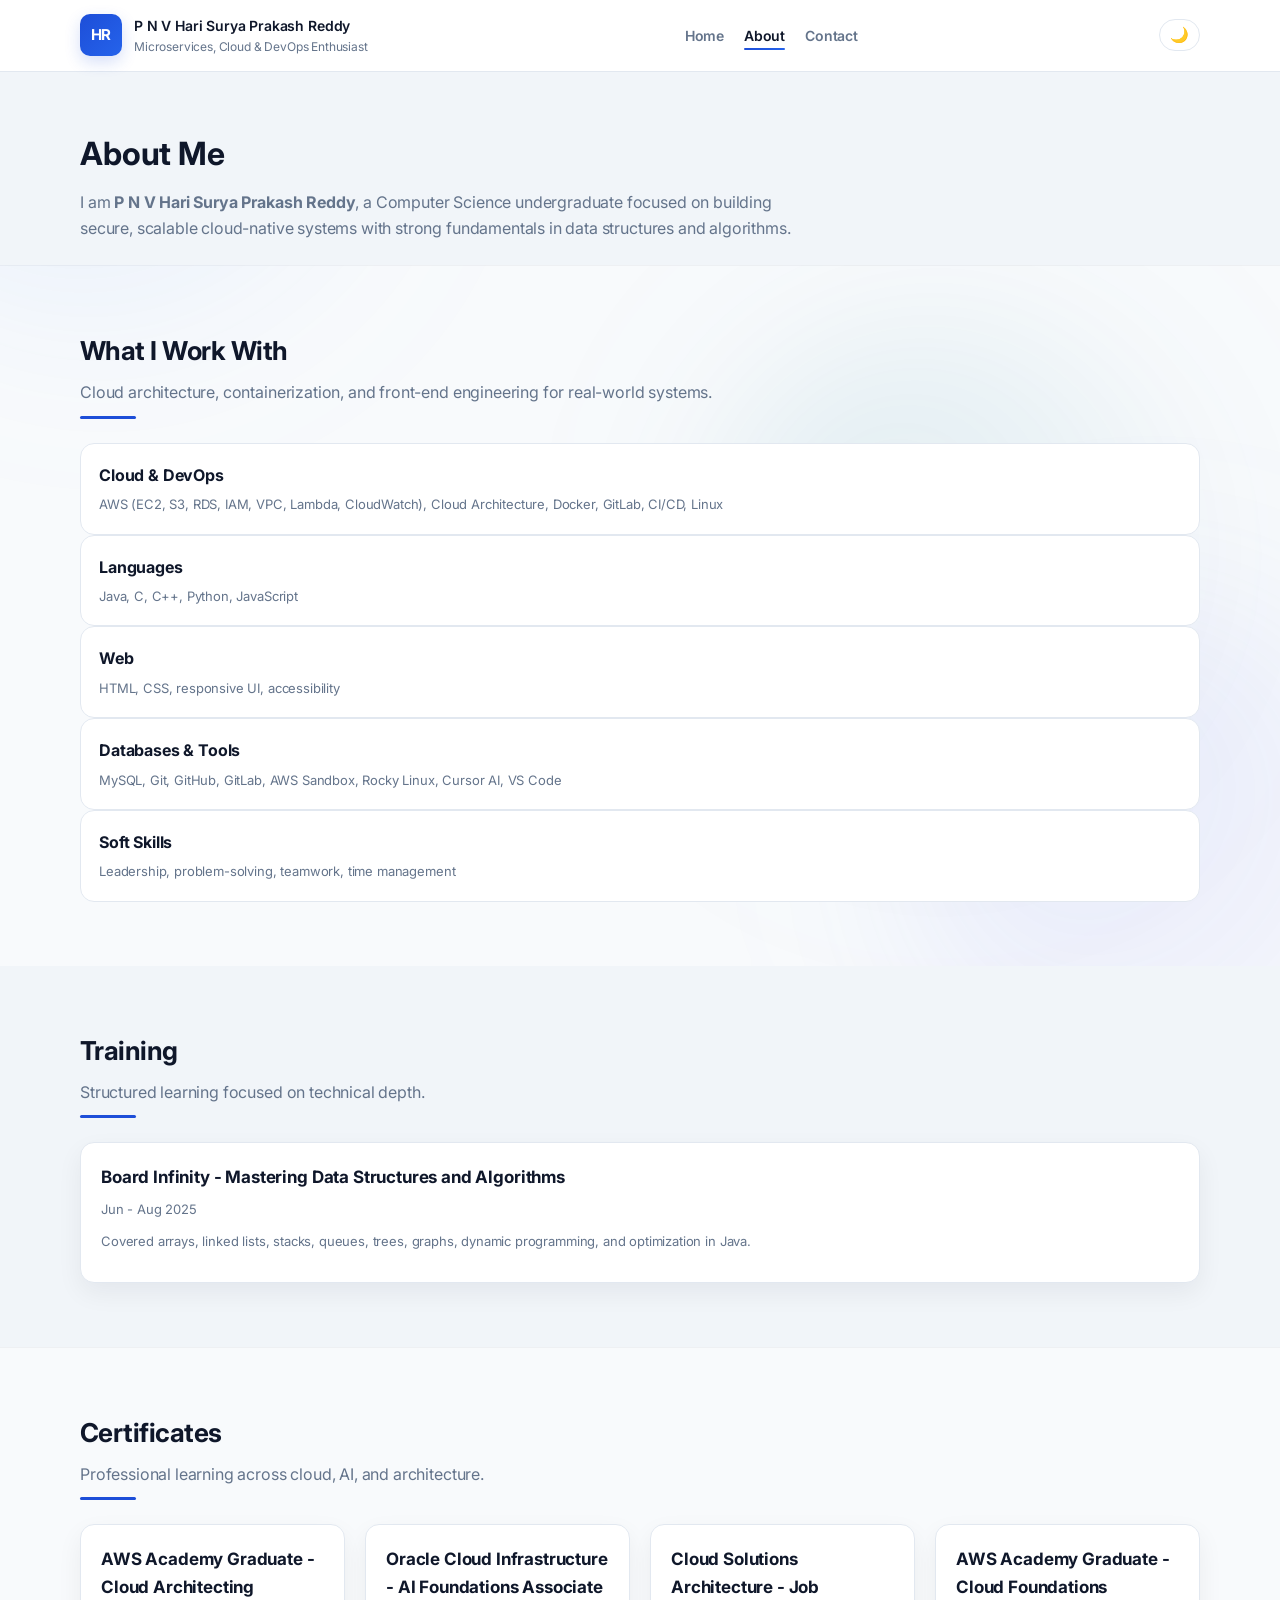
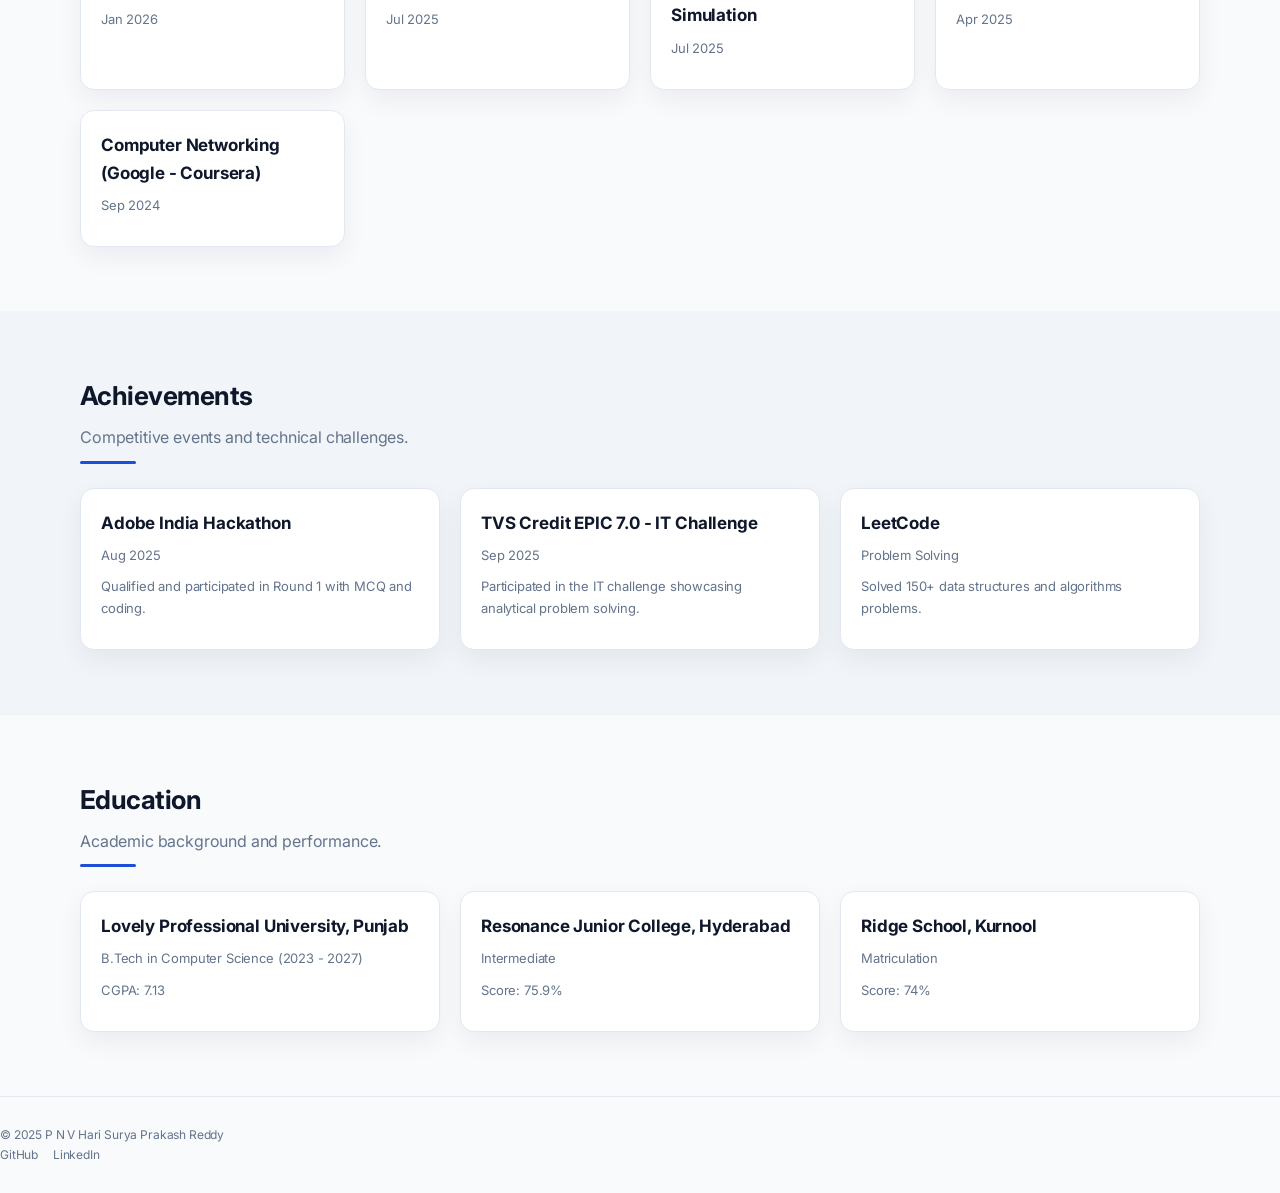
==== about.html @ 0640170c "Initial portfolio site" ====
<!DOCTYPE html>
<html lang="en">
<head>
  <meta charset="utf-8" />
  <meta name="viewport" content="width=device-width,initial-scale=1" />
  <title>About • P N V Hari Surya Prakash Reddy</title>
  <meta name="description" content="Learn about P N V Hari Surya Prakash Reddy, skills in microservices, AWS cloud, Docker, and secure application design." />
  <meta property="og:title" content="About • P N V Hari Surya Prakash Reddy" />
  <meta property="og:description" content="Skills, training, certifications, and education in cloud-native and secure system development." />
  <meta property="og:type" content="website" />
  <meta property="og:image" content="images/profile.png" />
  <meta name="twitter:card" content="summary_large_image" />
  <meta name="twitter:title" content="About • P N V Hari Surya Prakash Reddy" />
  <meta name="twitter:description" content="Skills, certifications, and education in cloud-native and secure system development." />
  <meta name="theme-color" content="#7c3aed" />
  <link rel="icon" type="image/svg+xml" href="images/favicon.svg" />
  <link href="https://fonts.googleapis.com/css2?family=Inter:wght@300;400;600;800&display=swap" rel="stylesheet">
  <link rel="stylesheet" href="style.css">
</head>
<body>
  <div class="scroll-progress" aria-hidden="true"></div>
  <header class="site-header">
    <div class="container header-inner">
      <div class="brand">
        <div class="logo-mark">HR</div>
        <div class="brand-text">
          <span class="brand-name">P N V Hari Surya Prakash Reddy</span>
          <span class="brand-role">Microservices, Cloud & DevOps Enthusiast</span>
        </div>
      </div>
      <nav class="nav">
        <a href="index.html">Home</a>
        <a href="about.html" class="active">About</a>
        <a href="contact.html">Contact</a>
      </nav>
      <button id="theme-toggle" aria-label="Toggle dark mode">🌙</button>
    </div>
  </header>

  <main>
    <div class="bg-effects">
      <span class="blob blob-1"></span>
      <span class="blob blob-2"></span>
      <span class="blob blob-3"></span>
    </div>
    <section class="page-hero">
      <div class="container">
        <h1>About Me</h1>
        <p>
          I am <strong>P N V Hari Surya Prakash Reddy</strong>, a Computer Science undergraduate focused on building
          secure, scalable cloud-native systems with strong fundamentals in data structures and algorithms.
        </p>
      </div>
    </section>

    <section class="section">
      <div class="container">
        <div class="section-header">
          <h2>What I Work With</h2>
          <p>Cloud architecture, containerization, and front-end engineering for real-world systems.</p>
        </div>
        <div class="skills-grid">
          <div class="skill-card">
            <h3>Cloud & DevOps</h3>
            <p>AWS (EC2, S3, RDS, IAM, VPC, Lambda, CloudWatch), Cloud Architecture, Docker, GitLab, CI/CD, Linux</p>
          </div>
          <div class="skill-card">
            <h3>Languages</h3>
            <p>Java, C, C++, Python, JavaScript</p>
          </div>
          <div class="skill-card">
            <h3>Web</h3>
            <p>HTML, CSS, responsive UI, accessibility</p>
          </div>
          <div class="skill-card">
            <h3>Databases & Tools</h3>
            <p>MySQL, Git, GitHub, GitLab, AWS Sandbox, Rocky Linux, Cursor AI, VS Code</p>
          </div>
          <div class="skill-card">
            <h3>Soft Skills</h3>
            <p>Leadership, problem-solving, teamwork, time management</p>
          </div>
        </div>
      </div>
    </section>

    <section class="section alt">
      <div class="container">
        <div class="section-header">
          <h2>Training</h2>
          <p>Structured learning focused on technical depth.</p>
        </div>
        <div class="card">
          <h3>Board Infinity - Mastering Data Structures and Algorithms</h3>
          <p class="muted">Jun - Aug 2025</p>
          <p>
            Covered arrays, linked lists, stacks, queues, trees, graphs, dynamic programming, and optimization in Java.
          </p>
        </div>
      </div>
    </section>

    <section class="section">
      <div class="container">
        <div class="section-header">
          <h2>Certificates</h2>
          <p>Professional learning across cloud, AI, and architecture.</p>
        </div>
        <div class="split-grid">
          <div class="card">
            <h3>AWS Academy Graduate - Cloud Architecting</h3>
            <p class="muted">Jan 2026</p>
          </div>
          <div class="card">
            <h3>Oracle Cloud Infrastructure - AI Foundations Associate</h3>
            <p class="muted">Jul 2025</p>
          </div>
          <div class="card">
            <h3>Cloud Solutions Architecture - Job Simulation</h3>
            <p class="muted">Jul 2025</p>
          </div>
          <div class="card">
            <h3>AWS Academy Graduate - Cloud Foundations</h3>
            <p class="muted">Apr 2025</p>
          </div>
          <div class="card">
            <h3>Computer Networking (Google - Coursera)</h3>
            <p class="muted">Sep 2024</p>
          </div>
        </div>
      </div>
    </section>

    <section class="section alt">
      <div class="container">
        <div class="section-header">
          <h2>Achievements</h2>
          <p>Competitive events and technical challenges.</p>
        </div>
        <div class="split-grid">
          <div class="card">
            <h3>Adobe India Hackathon</h3>
            <p class="muted">Aug 2025</p>
            <p>Qualified and participated in Round 1 with MCQ and coding.</p>
          </div>
          <div class="card">
            <h3>TVS Credit EPIC 7.0 - IT Challenge</h3>
            <p class="muted">Sep 2025</p>
            <p>Participated in the IT challenge showcasing analytical problem solving.</p>
          </div>
          <div class="card">
            <h3>LeetCode</h3>
            <p class="muted">Problem Solving</p>
            <p>Solved 150+ data structures and algorithms problems.</p>
          </div>
        </div>
      </div>
    </section>

    <section class="section">
      <div class="container">
        <div class="section-header">
          <h2>Education</h2>
          <p>Academic background and performance.</p>
        </div>
        <div class="split-grid">
          <div class="card">
            <h3>Lovely Professional University, Punjab</h3>
            <p class="muted">B.Tech in Computer Science (2023 - 2027)</p>
            <p>CGPA: 7.13</p>
          </div>
          <div class="card">
            <h3>Resonance Junior College, Hyderabad</h3>
            <p class="muted">Intermediate</p>
            <p>Score: 75.9%</p>
          </div>
          <div class="card">
            <h3>Ridge School, Kurnool</h3>
            <p class="muted">Matriculation</p>
            <p>Score: 74%</p>
          </div>
        </div>
      </div>
    </section>
  </main>

  <div class="cursor-spotlight" aria-hidden="true"></div>
  <button class="back-to-top" aria-label="Back to top">↑</button>

  <footer class="site-footer">
    <div>© 2025 P N V Hari Surya Prakash Reddy</div>
    <div class="socials">
      <a href="https://github.com/pnvharisuryaprakashreddy" target="_blank">GitHub</a>
      <a href="https://www.linkedin.com/in/harisuryareddy/" target="_blank">LinkedIn</a>
    </div>
  </footer>

  <script src="script.js"></script>
</body>
</html>
---- style.css ----
:root{
  --bg: #f8fafc;
  --surface: #ffffff;
  --surface-2: #f1f5f9;
  --text: #0f172a;
  --muted: #64748b;
  --border: #e2e8f0;
  --primary: #1d4ed8;
  --primary-2: #2563eb;
  --accent: linear-gradient(90deg,#1d4ed8,#2563eb);
  --shadow: 0 10px 26px rgba(15,23,42,0.06);
}

*{box-sizing:border-box}
html,body{height:100%}
body{
  margin:0;
  font-family:Inter,system-ui,-apple-system,Segoe UI,Roboto,"Helvetica Neue",Arial;
  background:var(--bg);
  color:var(--text);
  line-height:1.65;
  letter-spacing:-0.01em;
  overflow-x:hidden;
  scroll-behavior:smooth;
}

body:not(.loaded) > :not(.page-loader){
  opacity:0;
  visibility:hidden;
}

body:not(.loaded) .page-loader{
  opacity:1;
  visibility:visible;
}
img{max-width:100%;display:block}
a{color:inherit;text-decoration:none;transition:color .2s ease}

.container{
  width:min(1120px,92%);
  margin:0 auto;
}

/* Background effects */
.bg-effects{
  position:fixed;
  inset:0;
  pointer-events:none;
  z-index:0;
}
.blob{
  position:absolute;
  width:520px;
  height:520px;
  border-radius:50%;
  filter:blur(80px);
  opacity:.28;
  background:radial-gradient(circle at 30% 30%, rgba(59,130,246,0.45), rgba(59,130,246,0));
  animation:blobFloat 24s ease-in-out infinite;
  mix-blend-mode:multiply;
}
.blob-1{top:-180px;left:-140px;animation-delay:0s}
.blob-2{
  bottom:-220px;
  right:-140px;
  background:radial-gradient(circle at 30% 30%, rgba(99,102,241,0.4), rgba(99,102,241,0));
  animation-delay:6s;
}
.blob-3{
  top:35%;
  right:5%;
  background:radial-gradient(circle at 30% 30%, rgba(14,116,144,0.35), rgba(14,116,144,0));
  animation-delay:12s;
}
main{
  position:relative;
  z-index:1;
}

/* Header */
.site-header{
  position:sticky;
  top:0;
  z-index:40;
  background:var(--surface);
  border-bottom:1px solid var(--border);
  backdrop-filter:saturate(160%) blur(6px);
}
.header-inner{
  display:flex;
  align-items:center;
  justify-content:space-between;
  gap:16px;
  padding:14px 0;
}
.header-cta{
  font-size:13px;
  padding:8px 14px;
}
.brand{display:flex;gap:12px;align-items:center}
.logo-mark{
  width:42px;height:42px;border-radius:10px;
  background:linear-gradient(135deg,#1d4ed8,#2563eb);
  display:flex;align-items:center;justify-content:center;color:white;font-weight:700;
  font-size:15px;box-shadow:0 6px 16px rgba(29,78,216,0.18);
  transition:transform .25s ease, box-shadow .25s ease;
}
.logo-mark:hover{
  transform:translateY(-2px);
  box-shadow:0 10px 22px rgba(29,78,216,0.24);
}
.brand-text{display:flex;flex-direction:column}
.brand-name{font-weight:600;font-size:14px}
.brand-role{font-size:12px;color:var(--muted)}

/* Nav */
.nav a{
  margin-left:16px;
  text-decoration:none;
  color:var(--muted);
  font-weight:600;
  font-size:14px;
  position:relative;
  transition:color .2s ease;
}
.nav a.active{
  color:var(--text);
}
.nav a.active::after,
.nav a:hover::after{
  content:"";
  position:absolute;
  left:0;
  right:0;
  bottom:-6px;
  height:2px;
  background:var(--accent);
  border-radius:999px;
}

/* Theme toggle */
#theme-toggle{
  background:var(--surface);
  border:1px solid var(--border);
  border-radius:999px;
  font-size:15px;
  padding:6px 10px;
  cursor:pointer;
  color:var(--text);
}

/* Hero */
.hero-section{
  padding:90px 0 60px;
  position:relative;
  overflow:hidden;
  background:linear-gradient(180deg,#f8fafc 0%, #f1f5f9 65%);
}
.hero-section::after{
  content:"";
  position:absolute;
  inset:0;
  background:
    radial-gradient(600px circle at 15% 10%, rgba(37,99,235,0.16), transparent 60%),
    radial-gradient(700px circle at 80% 20%, rgba(14,116,144,0.12), transparent 60%);
  pointer-events:none;
}
.hero-grid{
  display:grid;
  grid-template-columns:1.2fr 0.8fr;
  gap:30px;
  align-items:center;
}
.availability{
  display:inline-flex;
  align-items:center;
  padding:6px 12px;
  border-radius:999px;
  background:rgba(29,78,216,0.1);
  color:#1d4ed8;
  font-size:12px;
  font-weight:700;
}
.hero-text h1{
  font-size:42px;
  margin:14px 0 12px;
  line-height:1.15;
  letter-spacing:-0.03em;
}
.hero-intro{
  color:var(--muted);
  font-size:16px;
  max-width:620px;
}
.hero-actions{
  display:flex;
  flex-wrap:wrap;
  gap:12px;
  margin-top:18px;
}
.hero-profile{
  background:var(--surface);
  border:1px solid var(--border);
  border-radius:16px;
  padding:20px;
  box-shadow:var(--shadow);
  display:flex;
  align-items:center;
  gap:16px;
  transition:transform .25s ease, box-shadow .25s ease;
}
.hero-profile img{
  width:88px;
  height:88px;
  border-radius:16px;
  object-fit:cover;
  border:1px solid var(--border);
}
.hero-profile h3{
  margin:0 0 6px;
}
.hero-profile p{
  margin:0;
  color:var(--muted);
  font-size:13px;
}
.hero-stats{
  display:grid;
  grid-template-columns:repeat(auto-fit,minmax(180px,1fr));
  gap:16px;
  margin-top:24px;
}
.stat-card{
  background:var(--surface);
  border:1px solid var(--border);
  border-radius:14px;
  padding:16px;
  text-align:center;
  box-shadow:var(--shadow);
}
.stat-card span{
  font-size:26px;
  font-weight:700;
  color:#1d4ed8;
  display:block;
}
.stat-card p{
  margin:6px 0 0;
  color:var(--muted);
  font-size:13px;
}

/* Sections */
.section{
  padding:64px 0;
}
.section.alt{
  background:var(--surface-2);
}
.section-header{
  margin-bottom:24px;
}
.section-header h2{
  margin:0 0 6px;
  font-size:26px;
  letter-spacing:-0.02em;
}
.section-header p{
  margin:0;
  color:var(--muted);
}
.section-header::after{
  content:"";
  display:block;
  width:56px;
  height:3px;
  background:var(--primary);
  border-radius:999px;
  margin-top:10px;
  animation:dividerPulse 3s ease-in-out infinite;
}
main > .section:not(.alt){
  border-top:1px solid rgba(15,23,42,0.04);
}

/* Grids */
.grid{
  display:grid;
  grid-template-columns:repeat(auto-fit,minmax(260px,1fr));
  gap:20px;
}
.split-grid{
  display:grid;
  grid-template-columns:repeat(auto-fit,minmax(260px,1fr));
  gap:20px;
}
.skills-cards{
  display:grid;
  grid-template-columns:repeat(auto-fit,minmax(240px,1fr));
  gap:16px;
}
.pill-row{
  display:flex;
  flex-wrap:wrap;
  gap:8px;
  margin-top:10px;
}
.pill-row span{
  background:rgba(29,78,216,0.08);
  color:#1d4ed8;
  padding:4px 10px;
  border-radius:999px;
  font-size:11px;
  border:1px solid rgba(29,78,216,0.18);
}

/* Cards */
.card{
  background:var(--surface);
  border-radius:14px;
  border:1px solid var(--border);
  padding:20px;
  box-shadow:var(--shadow);
  transition:transform .25s ease, box-shadow .25s ease, border-color .25s ease;
  position:relative;
  overflow:hidden;
}
.card:hover{
  transform:translateY(-2px);
  box-shadow:0 14px 34px rgba(15,23,42,0.1);
  border-color:rgba(29,78,216,0.25);
}
.card::after{
  content:"";
  position:absolute;
  inset:0;
  border-radius:inherit;
  background:radial-gradient(120px circle at var(--mx, 50%) var(--my, 50%), rgba(37,99,235,0.18), transparent 65%);
  opacity:0;
  transition:opacity .2s ease;
  pointer-events:none;
}
.card:hover::after{
  opacity:1;
}
.card h3{
  margin:0 0 8px;
  font-size:17px;
}
.card p{
  margin:0 0 10px;
  color:var(--muted);
  font-size:13px;
}
.card ul{
  margin:8px 0 0;
  padding-left:18px;
}
.muted{
  color:var(--muted);
  font-size:13px;
}
.skill-card{
  background:var(--surface);
  border-radius:14px;
  border:1px solid var(--border);
  padding:18px;
  box-shadow:none;
  position:relative;
  overflow:hidden;
}
.skill-card h3{
  margin:0 0 6px;
  font-size:16px;
}
.skill-card p{
  margin:0;
  color:var(--muted);
  font-size:13px;
}

/* Projects */
.project-grid{
  display:grid;
  grid-template-columns:repeat(auto-fit,minmax(280px,1fr));
  gap:20px;
}
.project-image{
  width:100%;
  height:170px;
  object-fit:cover;
  border-radius:12px;
  margin-bottom:12px;
  border:1px solid var(--border);
  transition:transform .25s ease, box-shadow .25s ease;
}
.card:hover .project-image{
  transform:scale(1.02);
  box-shadow:0 10px 24px rgba(15,23,42,0.12);
}
.project-actions{
  display:flex;
  gap:10px;
  flex-wrap:wrap;
  margin-top:10px;
}

.achievement-grid{
  display:grid;
  grid-template-columns:repeat(auto-fit,minmax(240px,1fr));
  gap:16px;
}

.experience-card{
  background:var(--surface);
  border:1px solid var(--border);
  border-radius:16px;
  padding:22px;
  box-shadow:var(--shadow);
}
.experience-metrics{
  display:flex;
  gap:24px;
  margin-top:16px;
}
.experience-metrics span{
  font-size:20px;
  font-weight:700;
  color:#1d4ed8;
  display:block;
}
.experience-metrics small{
  color:var(--muted);
  font-size:12px;
}
.project-points{
  margin:8px 0 12px;
  padding-left:18px;
  color:var(--muted);
  font-size:13px;
}
.project-points li{
  margin-bottom:6px;
}
.tags{
  display:flex;
  flex-wrap:wrap;
  gap:8px;
  margin-bottom:12px;
}
.tags span{
  background:rgba(29,78,216,0.08);
  color:#1d4ed8;
  padding:5px 10px;
  border-radius:999px;
  font-size:11px;
  border:1px solid rgba(29,78,216,0.18);
}

/* Link row */
.link-row{
  display:flex;
  flex-wrap:wrap;
  gap:10px;
  margin-top:18px;
}
.link-pill{
  display:inline-flex;
  align-items:center;
  gap:6px;
  padding:8px 14px;
  border-radius:999px;
  border:1px solid var(--border);
  background:var(--surface);
  color:var(--text);
  font-size:13px;
  font-weight:600;
  transition:transform .2s ease, box-shadow .2s ease, border-color .2s ease;
}
.link-pill:hover{
  transform:translateY(-1px);
  border-color:rgba(29,78,216,0.35);
  box-shadow:0 10px 24px rgba(15,23,42,0.08);
}

/* Buttons */
.btn{
  display:inline-flex;
  align-items:center;
  justify-content:center;
  padding:10px 18px;
  border-radius:10px;
  font-weight:700;
  text-decoration:none;
  background:var(--primary);
  color:white;
  font-size:14px;
  border:1px solid transparent;
  transition:transform .2s ease, box-shadow .2s ease, background .2s ease;
}
.btn:hover{
  transform:translateY(-1px);
  box-shadow:0 12px 26px rgba(29,78,216,0.2);
  background:var(--primary-2);
}
.btn.ghost{
  background:transparent;
  border:1px solid var(--border);
  color:var(--text);
}
.btn.outline{
  background:transparent;
  border:1px solid var(--border);
  color:var(--text);
}
.btn.ghost:hover,
.btn.outline:hover{
  border-color:var(--primary);
}

/* Contact */
.contact-shell{
  display:grid;
  grid-template-columns:1fr 1fr;
  gap:24px;
  align-items:start;
}
.contact-info ul{
  list-style:none;
  padding:0;
  margin:16px 0 0;
  display:grid;
  gap:8px;
  color:var(--muted);
}
.contact-info a{
  color:var(--primary);
}

.skill-card::after,
.contact-card::after{
  content:"";
  position:absolute;
  inset:0;
  border-radius:inherit;
  background:radial-gradient(120px circle at var(--mx, 50%) var(--my, 50%), rgba(37,99,235,0.16), transparent 65%);
  opacity:0;
  transition:opacity .2s ease;
  pointer-events:none;
}
.skill-card:hover::after,
.contact-card:hover::after{
  opacity:1;
}
.contact-card a{
  color:var(--primary);
}
.contact-form{
  display:flex;
  flex-direction:column;
  gap:12px;
}
.contact-form label{
  display:flex;
  flex-direction:column;
  gap:6px;
  font-size:13px;
  color:var(--muted);
}
.contact-form input,
.contact-form textarea{
  width:100%;
  padding:10px 12px;
  border-radius:10px;
  border:1px solid var(--border);
  background:var(--surface);
  color:var(--text);
  font-size:14px;
}
.contact-form input:focus,
.contact-form textarea:focus{
  outline:none;
  border-color:var(--primary);
  box-shadow:0 0 0 3px rgba(79,70,229,0.15);
}
.form-note{
  margin-top:10px;
  font-size:12px;
  color:var(--muted);
}
.honeypot{
  position:absolute;
  left:-9999px;
  width:1px;
  height:1px;
  overflow:hidden;
}

/* Page hero */
.page-hero{
  padding:56px 0 24px;
  background:var(--surface-2);
}
.page-hero h1{
  margin:0 0 8px;
  font-size:32px;
}
.page-hero p{
  margin:0;
  color:var(--muted);
  max-width:720px;
}

/* Footer */
.site-footer{
  padding:28px 0;
  color:var(--muted);
  border-top:1px solid var(--border);
  font-size:12px;
}
.footer-inner{
  display:grid;
  grid-template-columns:1.2fr 1fr 1fr;
  gap:20px;
}
.footer-inner strong{
  color:var(--text);
  display:block;
  margin-bottom:6px;
}
.quick-links{
  display:grid;
  gap:6px;
}
.quick-links a{
  color:var(--muted);
  font-size:12px;
}
.socials a{
  color:var(--muted);
  margin-right:12px;
  font-size:12px;
  text-decoration:none;
}

/* Scroll reveal animations */
.reveal{
  opacity:0;
  transform:translateY(16px);
  transition:opacity .6s ease, transform .6s ease;
}
.reveal.in-view{
  opacity:1;
  transform:translateY(0);
}
.reveal.delay-1{transition-delay:.08s}
.reveal.delay-2{transition-delay:.16s}
.reveal.delay-3{transition-delay:.24s}
.reveal.delay-4{transition-delay:.32s}

/* Dark mode */
body.dark{
  --bg: #0b1020;
  --surface: #111827;
  --surface-2: #0f172a;
  --text: #e5edff;
  --muted: #a6b0c3;
  --border: rgba(148,163,184,0.2);
  --shadow: 0 12px 32px rgba(15,23,42,0.4);
}
body.dark .site-header{
  background:rgba(12,17,31,0.85);
  border-bottom:1px solid rgba(148,163,184,0.12);
}
body.dark .hero{
  background:linear-gradient(180deg,#0f172a 0%, #0b1020 65%);
}
body.dark .tags span{
  background:rgba(148,163,184,0.12);
  color:#c7d2fe;
  border-color:rgba(148,163,184,0.2);
}

/* Scroll progress */
.scroll-progress{
  position:fixed;
  top:0;
  left:0;
  height:3px;
  width:0%;
  background:linear-gradient(90deg,#1d4ed8,#38bdf8);
  z-index:60;
  box-shadow:0 4px 12px rgba(37,99,235,0.35);
}

/* Back to top */
.back-to-top{
  position:fixed;
  right:18px;
  bottom:18px;
  width:44px;
  height:44px;
  border-radius:50%;
  border:1px solid var(--border);
  background:var(--surface);
  color:var(--text);
  box-shadow:var(--shadow);
  cursor:pointer;
  opacity:0;
  transform:translateY(8px);
  transition:opacity .25s ease, transform .25s ease, box-shadow .25s ease;
  z-index:60;
}
.back-to-top.show{
  opacity:1;
  transform:translateY(0);
}
.back-to-top:hover{
  box-shadow:0 12px 28px rgba(15,23,42,0.12);
}

/* Cursor spotlight */
.cursor-spotlight{
  position:fixed;
  width:320px;
  height:320px;
  border-radius:50%;
  pointer-events:none;
  background:radial-gradient(circle, rgba(37,99,235,0.16), transparent 60%);
  transform:translate3d(-50%, -50%, 0);
  z-index:1;
  opacity:.55;
  mix-blend-mode:multiply;
  will-change:transform;
}

@media (prefers-reduced-motion: reduce){
  *{
    animation-duration:0.01ms !important;
    animation-iteration-count:1 !important;
    transition-duration:0.01ms !important;
    scroll-behavior:auto !important;
  }
  .blob, .cursor-spotlight{
    animation:none !important;
    display:none !important;
  }
  .scroll-progress{
    display:none !important;
  }
}

@keyframes fadeUp{
  from{opacity:0;transform:translateY(12px)}
  to{opacity:1;transform:translateY(0)}
}
@keyframes floatSoft{
  0%,100%{transform:translateY(0)}
  50%{transform:translateY(-6px)}
}
@keyframes blobFloat{
  0%,100%{transform:translateY(0) translateX(0) scale(1)}
  50%{transform:translateY(-20px) translateX(20px) scale(1.05)}
}
@keyframes dividerPulse{
  0%,100%{opacity:.6;transform:scaleX(0.9)}
  50%{opacity:1;transform:scaleX(1)}
}

/* Responsive */
@media (max-width:900px){
  .hero-grid{
    grid-template-columns:1fr;
  }
  .hero-profile{
    flex-direction:column;
  }
  .contact-shell{
    grid-template-columns:1fr;
  }
  .footer-inner{
    grid-template-columns:1fr;
  }
  .header-inner{
    flex-wrap:wrap;
  }
  .nav{
    display:flex;
    flex-wrap:wrap;
    gap:10px;
  }
  .experience-metrics{
    flex-wrap:wrap;
    gap:14px;
  }
}
@media (max-width:700px){
  .header-inner{
    flex-direction:column;
    align-items:flex-start;
  }
  .nav a{
    margin-left:0;
    margin-right:12px;
  }
  .hero-text h1{
    font-size:32px;
  }
  .hero-actions{
    flex-direction:column;
    align-items:flex-start;
  }
  .section{
    padding:48px 0;
  }
  .section-header h2{
    font-size:22px;
  }
  .hero-section{
    padding:70px 0 40px;
  }
  .hero-profile{
    padding:16px;
  }
  .hero-profile img{
    width:72px;
    height:72px;
  }
  .stat-card span{
    font-size:22px;
  }
  .project-image{
    height:150px;
  }
  .card{
    padding:16px;
  }
  .experience-card{
    padding:18px;
  }
  .contact-form{
    padding:18px;
  }
}

@media (max-width:480px){
  .hero-text h1{
    font-size:28px;
  }
  .hero-intro{
    font-size:14px;
  }
  .nav{
    gap:8px;
  }
  .nav a{
    font-size:13px;
  }
  .project-image{
    height:130px;
  }
  .section-header{
    margin-bottom:18px;
  }
}
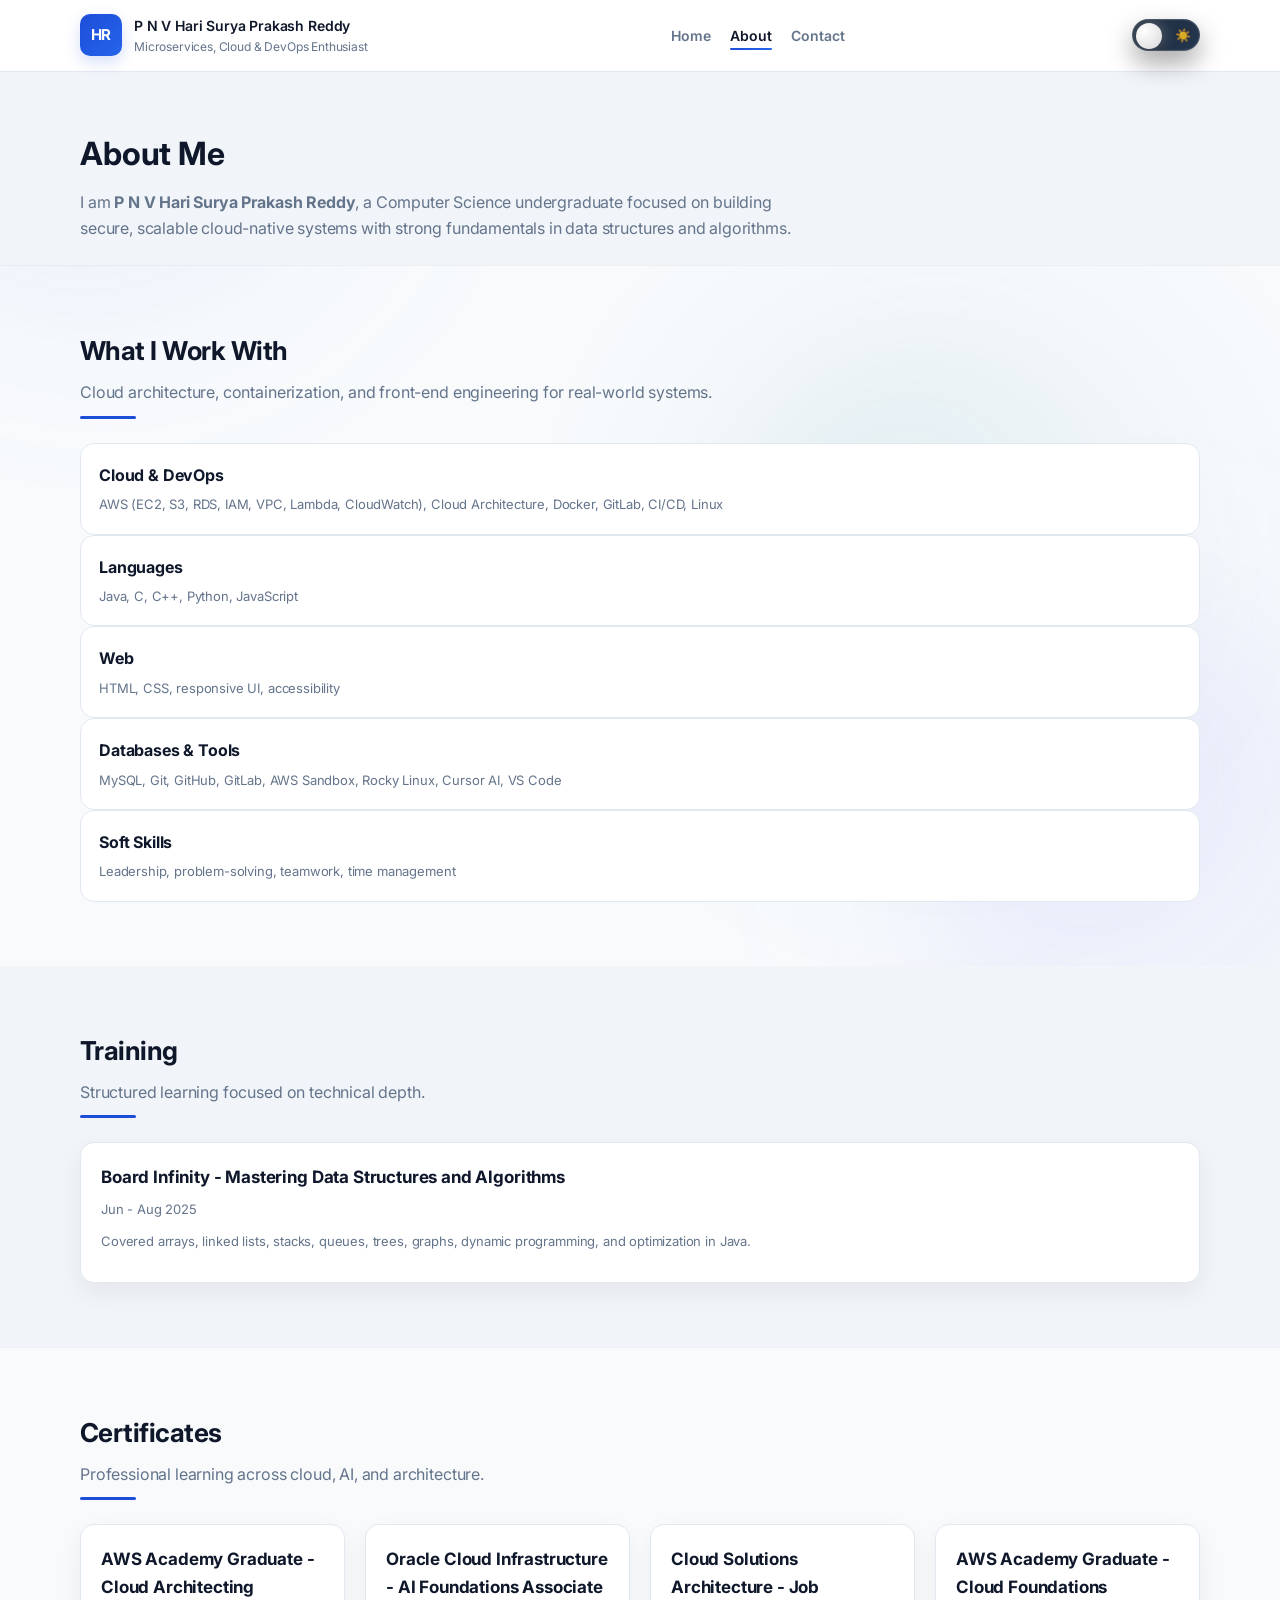
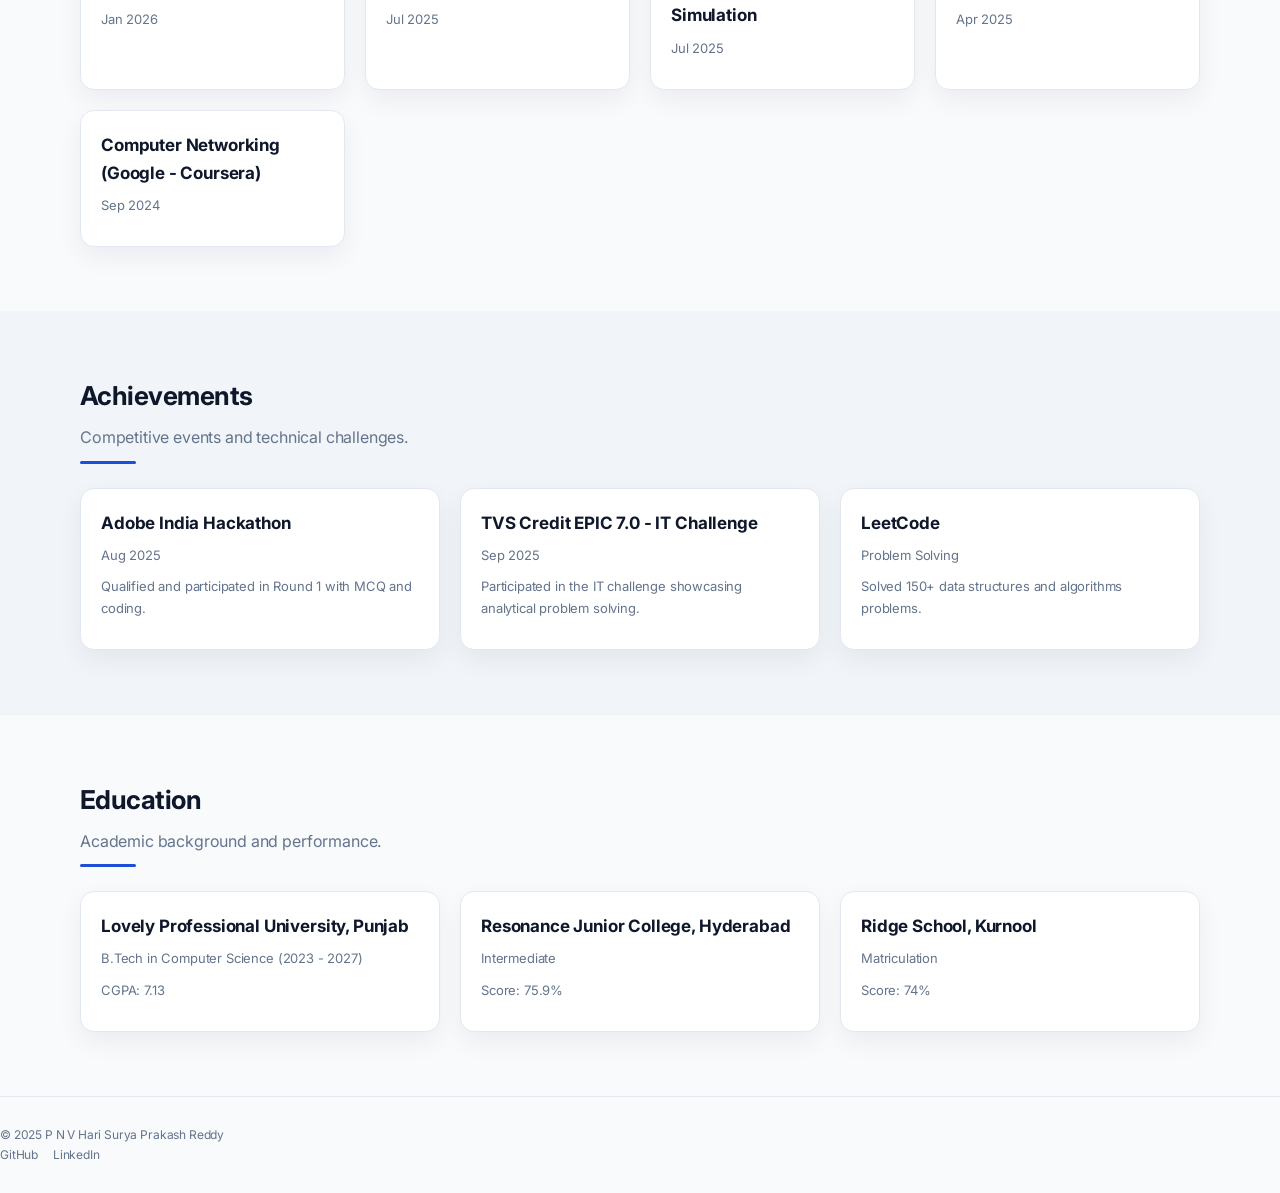
==== commit bb440b29: "Update theme toggle and certificates" ====
--- a/about.html
+++ b/about.html
@@ -33,7 +33,10 @@
         <a href="about.html" class="active">About</a>
         <a href="contact.html">Contact</a>
       </nav>
-      <button id="theme-toggle" aria-label="Toggle dark mode">🌙</button>
+      <button id="theme-toggle" class="theme-toggle" type="button" aria-label="Toggle day and night mode">
+        <span class="toggle-icon sun">☀️</span>
+        <span class="toggle-icon moon">🌙</span>
+      </button>
     </div>
   </header>
 
--- a/style.css
+++ b/style.css
@@ -139,14 +139,67 @@
 }
 
 /* Theme toggle */
-#theme-toggle{
-  background:var(--surface);
-  border:1px solid var(--border);
+.theme-toggle{
+  width:68px;
+  height:32px;
   border-radius:999px;
-  font-size:15px;
-  padding:6px 10px;
+  border:1px solid rgba(255,255,255,0.18);
+  background:linear-gradient(135deg, rgba(18,32,51,0.95), rgba(24,44,70,0.95));
+  position:relative;
   cursor:pointer;
-  color:var(--text);
+  padding:0;
+  overflow:hidden;
+  box-shadow:0 12px 26px rgba(0,0,0,0.35), inset 0 0 0 1px rgba(255,255,255,0.04);
+  transition:transform .25s ease, box-shadow .25s ease;
+}
+.theme-toggle::before{
+  content:"";
+  position:absolute;
+  top:3px;
+  left:3px;
+  width:26px;
+  height:26px;
+  border-radius:50%;
+  background:radial-gradient(circle at 30% 30%, #fff, #d9d9d9);
+  box-shadow:0 8px 18px rgba(0,0,0,0.35), 0 0 16px rgba(255,255,255,0.4);
+  transition:transform .35s ease;
+  z-index:2;
+}
+.theme-toggle .toggle-icon{
+  position:absolute;
+  top:50%;
+  transform:translateY(-50%);
+  font-size:13px;
+  opacity:.85;
+  transition:opacity .3s ease, transform .3s ease;
+  z-index:1;
+}
+.theme-toggle .toggle-icon.sun{
+  right:8px;
+}
+.theme-toggle .toggle-icon.moon{
+  left:8px;
+}
+.light-mode .theme-toggle{
+  background:linear-gradient(135deg, rgba(255,189,101,0.95), rgba(255,142,92,0.95));
+  border-color:rgba(255,255,255,0.45);
+  box-shadow:0 12px 26px rgba(255,153,0,0.25), inset 0 0 0 1px rgba(255,255,255,0.2);
+}
+.light-mode .theme-toggle::before{
+  transform:translateX(30px);
+  background:radial-gradient(circle at 30% 30%, #ffe9a6, #ffcc66);
+  box-shadow:0 8px 18px rgba(255,153,0,0.35), 0 0 16px rgba(255,153,0,0.45);
+}
+.light-mode .theme-toggle .toggle-icon.sun{
+  opacity:1;
+  transform:translateY(-50%) scale(1.05);
+}
+.light-mode .theme-toggle .toggle-icon.moon{
+  opacity:.35;
+}
+.theme-toggle:hover{
+  transform:translateY(-2px);
+  box-shadow:0 16px 32px rgba(0,0,0,0.4);
 }
 
 /* Hero */
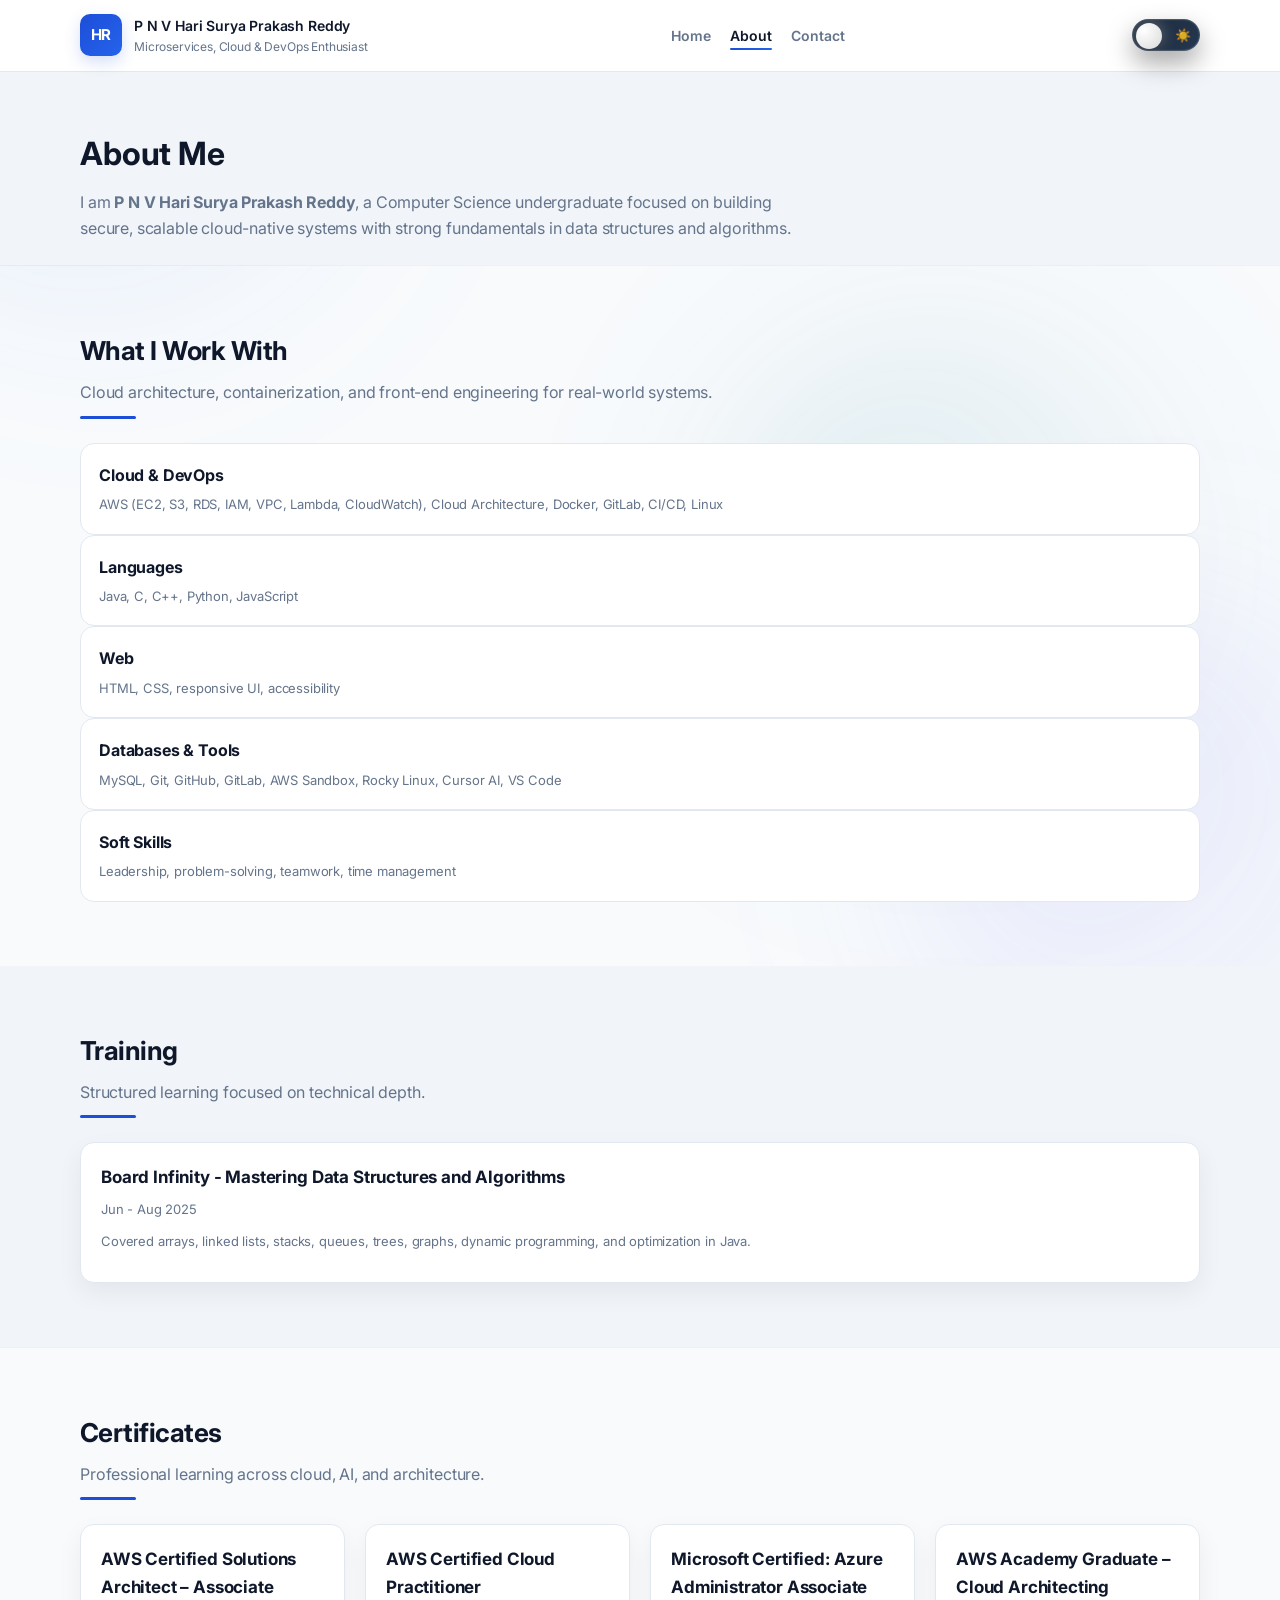
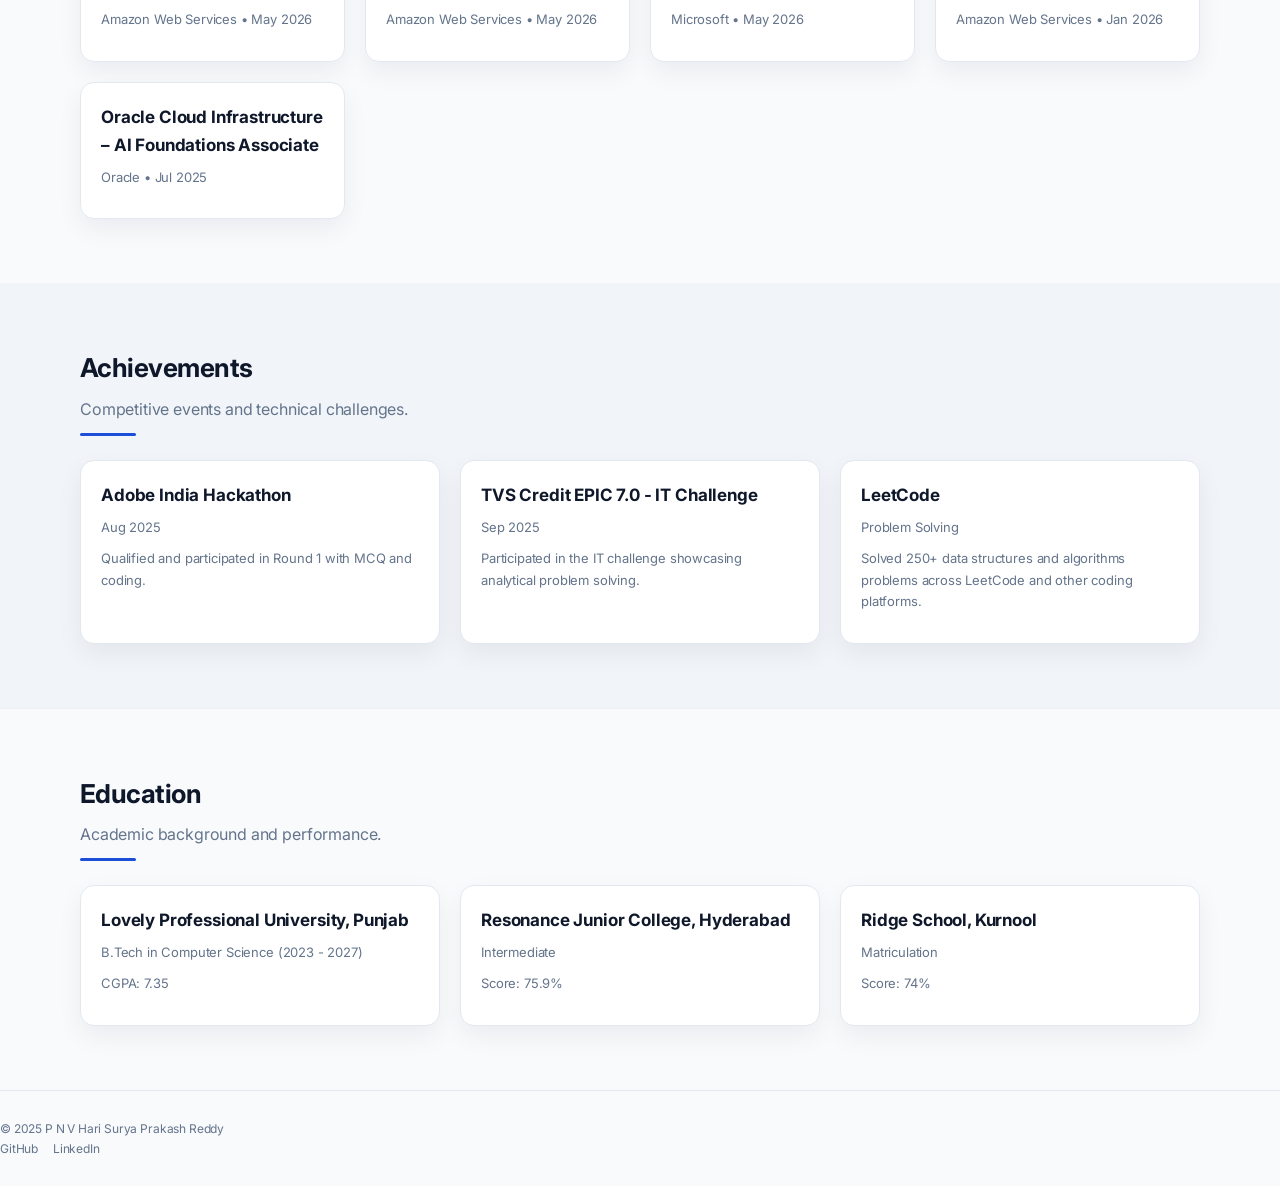
==== commit e10f8968: "Sync portfolio with updated CV and certifications" ====
--- a/about.html
+++ b/about.html
@@ -111,24 +111,24 @@
         </div>
         <div class="split-grid">
           <div class="card">
-            <h3>AWS Academy Graduate - Cloud Architecting</h3>
-            <p class="muted">Jan 2026</p>
-          </div>
-          <div class="card">
-            <h3>Oracle Cloud Infrastructure - AI Foundations Associate</h3>
-            <p class="muted">Jul 2025</p>
-          </div>
-          <div class="card">
-            <h3>Cloud Solutions Architecture - Job Simulation</h3>
-            <p class="muted">Jul 2025</p>
-          </div>
-          <div class="card">
-            <h3>AWS Academy Graduate - Cloud Foundations</h3>
-            <p class="muted">Apr 2025</p>
-          </div>
-          <div class="card">
-            <h3>Computer Networking (Google - Coursera)</h3>
-            <p class="muted">Sep 2024</p>
+            <h3>AWS Certified Solutions Architect – Associate</h3>
+            <p class="muted">Amazon Web Services • May 2026</p>
+          </div>
+          <div class="card">
+            <h3>AWS Certified Cloud Practitioner</h3>
+            <p class="muted">Amazon Web Services • May 2026</p>
+          </div>
+          <div class="card">
+            <h3>Microsoft Certified: Azure Administrator Associate</h3>
+            <p class="muted">Microsoft • May 2026</p>
+          </div>
+          <div class="card">
+            <h3>AWS Academy Graduate – Cloud Architecting</h3>
+            <p class="muted">Amazon Web Services • Jan 2026</p>
+          </div>
+          <div class="card">
+            <h3>Oracle Cloud Infrastructure – AI Foundations Associate</h3>
+            <p class="muted">Oracle • Jul 2025</p>
           </div>
         </div>
       </div>
@@ -154,7 +154,7 @@
           <div class="card">
             <h3>LeetCode</h3>
             <p class="muted">Problem Solving</p>
-            <p>Solved 150+ data structures and algorithms problems.</p>
+            <p>Solved 250+ data structures and algorithms problems across LeetCode and other coding platforms.</p>
           </div>
         </div>
       </div>
@@ -170,7 +170,7 @@
           <div class="card">
             <h3>Lovely Professional University, Punjab</h3>
             <p class="muted">B.Tech in Computer Science (2023 - 2027)</p>
-            <p>CGPA: 7.13</p>
+            <p>CGPA: 7.35</p>
           </div>
           <div class="card">
             <h3>Resonance Junior College, Hyderabad</h3>
